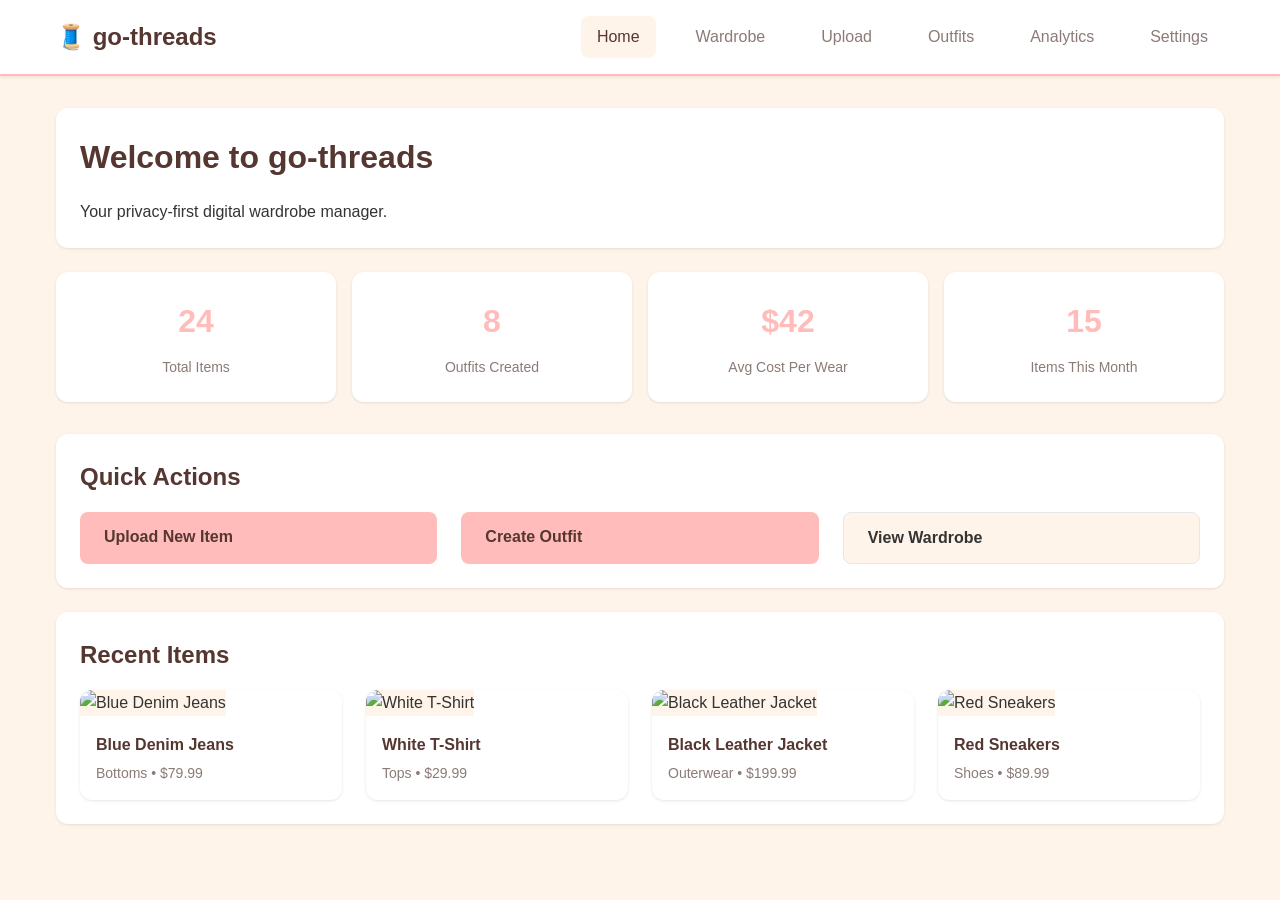
==== mockups/index.html @ f6bb0a41 "work" ====
<!DOCTYPE html>
<html lang="en">
<head>
  <meta charset="UTF-8">
  <meta name="viewport" content="width=device-width, initial-scale=1.0">
  <title>go-threads - Home</title>
  <link rel="stylesheet" href="css/style.css">
</head>
<body>
  <header>
    <div class="container header-content">
      <a href="index.html" class="logo">🧵 go-threads</a>
      <nav>
        <a href="index.html" class="active">Home</a>
        <a href="wardrobe.html">Wardrobe</a>
        <a href="upload.html">Upload</a>
        <a href="outfits.html">Outfits</a>
        <a href="analytics.html">Analytics</a>
        <a href="settings.html">Settings</a>
      </nav>
    </div>
  </header>

  <main>
    <div class="container">
      <div class="card">
        <h1>Welcome to go-threads</h1>
        <p>Your privacy-first digital wardrobe manager.</p>
      </div>

      <div class="stats-grid">
        <div class="stat-card">
          <div class="stat-value">24</div>
          <div class="stat-label">Total Items</div>
        </div>
        <div class="stat-card">
          <div class="stat-value">8</div>
          <div class="stat-label">Outfits Created</div>
        </div>
        <div class="stat-card">
          <div class="stat-value">$42</div>
          <div class="stat-label">Avg Cost Per Wear</div>
        </div>
        <div class="stat-card">
          <div class="stat-value">15</div>
          <div class="stat-label">Items This Month</div>
        </div>
      </div>

      <div class="card">
        <h2>Quick Actions</h2>
        <div class="grid grid-3">
          <a href="upload.html" class="btn btn-primary">Upload New Item</a>
          <a href="outfit-builder.html" class="btn btn-primary">Create Outfit</a>
          <a href="wardrobe.html" class="btn btn-secondary">View Wardrobe</a>
        </div>
      </div>

      <div class="card">
        <h2>Recent Items</h2>
        <div class="grid grid-4" id="recent-items">
          <!-- Populated by JavaScript -->
        </div>
      </div>
    </div>
  </main>

  <script src="js/app.js"></script>
  <script>
    // Render recent items on home page
    renderItemGrid(uploadedItems.slice(0, 4), 'recent-items');
  </script>
</body>
</html>
---- mockups/css/style.css ----
/* Throwaway mockup styles - Using Catppuccin-inspired palette */

:root {
  --primary: #FFBCBA;
  --primary-hover: #FFA7A5;
  --primary-active: #E89896;
  --warm-bg: #FFF4E9;
  --card-bg: #FFFFFF;
  --text-primary: #553630;
  --text-base: #333333;
  --text-neutral: #8b7b76;
  --border: #e5e7eb;
  --shadow: 0 1px 3px rgba(0, 0, 0, 0.1);
}

* {
  margin: 0;
  padding: 0;
  box-sizing: border-box;
}

body {
  font-family: -apple-system, BlinkMacSystemFont, 'Segoe UI', Roboto, sans-serif;
  background: var(--warm-bg);
  color: var(--text-base);
  line-height: 1.6;
}

.container {
  max-width: 1200px;
  margin: 0 auto;
  padding: 0 1rem;
}

/* Header */
header {
  background: white;
  border-bottom: 2px solid var(--primary);
  padding: 1rem 0;
  box-shadow: var(--shadow);
}

.header-content {
  display: flex;
  justify-content: space-between;
  align-items: center;
}

.logo {
  font-size: 1.5rem;
  font-weight: bold;
  color: var(--text-primary);
  text-decoration: none;
  display: flex;
  align-items: center;
  gap: 0.5rem;
}

nav {
  display: flex;
  gap: 1.5rem;
}

nav a {
  color: var(--text-neutral);
  text-decoration: none;
  font-weight: 500;
  padding: 0.5rem 1rem;
  border-radius: 0.5rem;
  transition: all 0.2s;
}

nav a:hover,
nav a.active {
  color: var(--text-primary);
  background: var(--warm-bg);
}

/* Main content */
main {
  padding: 2rem 0;
  min-height: calc(100vh - 200px);
}

h1, h2, h3 {
  color: var(--text-primary);
  margin-bottom: 1rem;
}

/* Cards */
.card {
  background: var(--card-bg);
  border-radius: 0.75rem;
  padding: 1.5rem;
  box-shadow: var(--shadow);
  margin-bottom: 1.5rem;
}

/* Buttons */
.btn {
  display: inline-block;
  padding: 0.75rem 1.5rem;
  border-radius: 0.5rem;
  border: none;
  cursor: pointer;
  font-weight: 600;
  transition: all 0.2s;
  text-decoration: none;
  font-size: 1rem;
}

.btn-primary {
  background: var(--primary);
  color: var(--text-primary);
}

.btn-primary:hover {
  background: var(--primary-hover);
  transform: translateY(-1px);
}

.btn-secondary {
  background: var(--warm-bg);
  color: var(--text-base);
  border: 1px solid var(--border);
}

.btn-secondary:hover {
  background: #ffebd6;
}

/* Upload area */
.upload-area {
  border: 2px dashed var(--primary);
  border-radius: 0.75rem;
  padding: 3rem;
  text-align: center;
  background: var(--warm-bg);
  cursor: pointer;
  transition: all 0.2s;
}

.upload-area:hover {
  border-color: var(--primary-hover);
  background: #fff7ed;
}

.upload-area input[type="file"] {
  display: none;
}

.upload-icon {
  font-size: 3rem;
  margin-bottom: 1rem;
}

/* Grid layouts */
.grid {
  display: grid;
  gap: 1.5rem;
}

.grid-2 {
  grid-template-columns: repeat(2, 1fr);
}

.grid-3 {
  grid-template-columns: repeat(3, 1fr);
}

.grid-4 {
  grid-template-columns: repeat(4, 1fr);
}

@media (max-width: 768px) {
  .grid-2, .grid-3, .grid-4 {
    grid-template-columns: 1fr;
  }
}

/* Item card */
.item-card {
  background: white;
  border-radius: 0.75rem;
  overflow: hidden;
  box-shadow: var(--shadow);
  transition: all 0.2s;
  cursor: pointer;
}

.item-card:hover {
  transform: translateY(-4px);
  box-shadow: 0 4px 6px rgba(0, 0, 0, 0.1);
}

.item-image {
  width: 100%;
  aspect-ratio: 1;
  object-fit: cover;
  background: var(--warm-bg);
}

.item-info {
  padding: 1rem;
}

.item-name {
  font-weight: 600;
  color: var(--text-primary);
  margin-bottom: 0.25rem;
}

.item-meta {
  color: var(--text-neutral);
  font-size: 0.875rem;
}

/* Outfit canvas */
.outfit-canvas {
  position: relative;
  width: 100%;
  height: 500px;
  background: white;
  border: 2px solid var(--border);
  border-radius: 0.75rem;
  overflow: hidden;
}

.canvas-item {
  position: absolute;
  cursor: move;
  user-select: none;
  transition: box-shadow 0.2s;
}

.canvas-item:hover {
  box-shadow: 0 0 0 2px var(--primary);
}

.canvas-item img {
  max-width: 150px;
  max-height: 150px;
  pointer-events: none;
}

.canvas-item.selected {
  box-shadow: 0 0 0 3px var(--primary-active);
}

/* Item picker sidebar */
.item-picker {
  background: white;
  border-radius: 0.75rem;
  padding: 1rem;
  height: 500px;
  overflow-y: auto;
  box-shadow: var(--shadow);
}

.picker-item {
  display: flex;
  align-items: center;
  gap: 0.75rem;
  padding: 0.75rem;
  border-radius: 0.5rem;
  cursor: pointer;
  margin-bottom: 0.5rem;
  transition: all 0.2s;
}

.picker-item:hover {
  background: var(--warm-bg);
}

.picker-item img {
  width: 50px;
  height: 50px;
  object-fit: cover;
  border-radius: 0.5rem;
}

.picker-item-info {
  flex: 1;
}

.picker-item-name {
  font-weight: 600;
  color: var(--text-primary);
  font-size: 0.875rem;
}

.picker-item-category {
  color: var(--text-neutral);
  font-size: 0.75rem;
}

/* Form elements */
.form-group {
  margin-bottom: 1.5rem;
}

label {
  display: block;
  margin-bottom: 0.5rem;
  font-weight: 600;
  color: var(--text-primary);
}

input[type="text"],
input[type="number"],
select,
textarea {
  width: 100%;
  padding: 0.75rem;
  border: 1px solid var(--border);
  border-radius: 0.5rem;
  font-size: 1rem;
  font-family: inherit;
}

input:focus,
select:focus,
textarea:focus {
  outline: none;
  border-color: var(--primary);
  box-shadow: 0 0 0 3px rgba(255, 188, 186, 0.1);
}

/* Toast notifications */
.toast {
  position: fixed;
  bottom: 2rem;
  right: 2rem;
  background: var(--text-primary);
  color: white;
  padding: 1rem 1.5rem;
  border-radius: 0.5rem;
  box-shadow: 0 4px 6px rgba(0, 0, 0, 0.2);
  display: none;
  animation: slideIn 0.3s ease;
}

.toast.show {
  display: block;
}

@keyframes slideIn {
  from {
    transform: translateY(100px);
    opacity: 0;
  }
  to {
    transform: translateY(0);
    opacity: 1;
  }
}

/* Stats */
.stats-grid {
  display: grid;
  grid-template-columns: repeat(auto-fit, minmax(200px, 1fr));
  gap: 1rem;
  margin-bottom: 2rem;
}

.stat-card {
  background: white;
  padding: 1.5rem;
  border-radius: 0.75rem;
  box-shadow: var(--shadow);
  text-align: center;
}

.stat-value {
  font-size: 2rem;
  font-weight: bold;
  color: var(--primary);
}

.stat-label {
  color: var(--text-neutral);
  font-size: 0.875rem;
  margin-top: 0.5rem;
}

/* Toolbar */
.toolbar {
  display: flex;
  justify-content: space-between;
  align-items: center;
  margin-bottom: 1.5rem;
}

.toolbar-actions {
  display: flex;
  gap: 0.75rem;
}
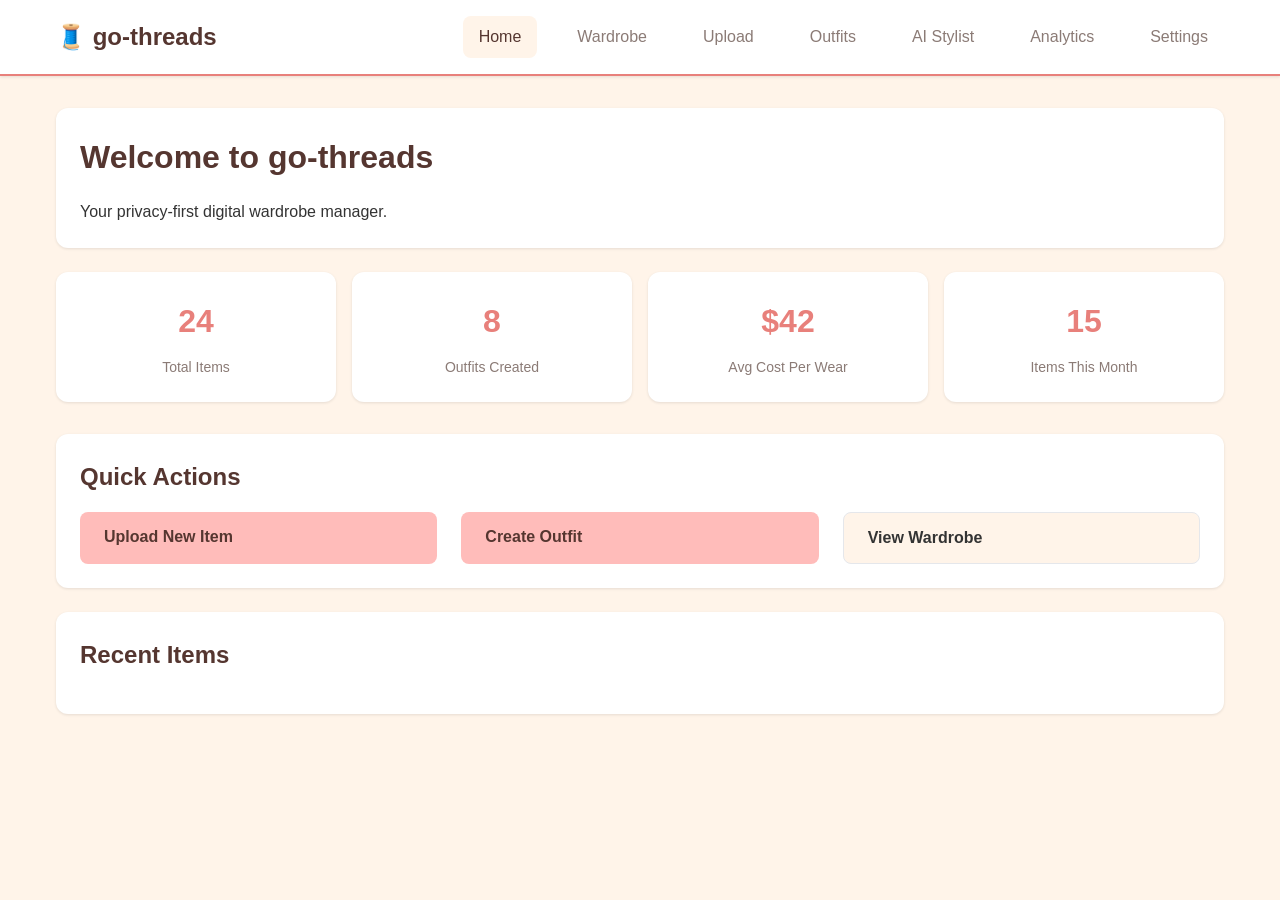
==== commit 8804fc09: "work" ====
--- a/mockups/index.html
+++ b/mockups/index.html
@@ -15,6 +15,7 @@
         <a href="wardrobe.html">Wardrobe</a>
         <a href="upload.html">Upload</a>
         <a href="outfits.html">Outfits</a>
+        <a href="ai-stylist.html">AI Stylist</a>
         <a href="analytics.html">Analytics</a>
         <a href="settings.html">Settings</a>
       </nav>
--- a/mockups/css/style.css
+++ b/mockups/css/style.css
@@ -1,9 +1,10 @@
 /* Throwaway mockup styles - Using Catppuccin-inspired palette */
 
 :root {
-  --primary: #FFBCBA;
-  --primary-hover: #FFA7A5;
-  --primary-active: #E89896;
+  --primary: #E8807B;
+  --primary-light: #FFBCBA;
+  --primary-hover: #D96B66;
+  --primary-active: #C85A55;
   --warm-bg: #FFF4E9;
   --card-bg: #FFFFFF;
   --text-primary: #553630;
@@ -110,7 +111,7 @@
 }
 
 .btn-primary {
-  background: var(--primary);
+  background: var(--primary-light);
   color: var(--text-primary);
 }
 
@@ -131,7 +132,7 @@
 
 /* Upload area */
 .upload-area {
-  border: 2px dashed var(--primary);
+  border: 2px dashed var(--primary-light);
   border-radius: 0.75rem;
   padding: 3rem;
   text-align: center;
@@ -141,7 +142,7 @@
 }
 
 .upload-area:hover {
-  border-color: var(--primary-hover);
+  border-color: var(--primary);
   background: #fff7ed;
 }
 
@@ -221,6 +222,9 @@
   width: 100%;
   height: 500px;
   background: white;
+  background-size: contain;
+  background-position: center;
+  background-repeat: no-repeat;
   border: 2px solid var(--border);
   border-radius: 0.75rem;
   overflow: hidden;
@@ -395,3 +399,275 @@
   display: flex;
   gap: 0.75rem;
 }
+
+/* Modal */
+.modal-overlay {
+  position: fixed;
+  inset: 0;
+  background: rgba(0, 0, 0, 0.5);
+  display: flex;
+  align-items: center;
+  justify-content: center;
+  z-index: 1000;
+  animation: fadeIn 0.2s ease;
+}
+
+.modal {
+  background: white;
+  border-radius: 1rem;
+  max-width: 500px;
+  width: 90%;
+  max-height: 90vh;
+  overflow-y: auto;
+  animation: slideUp 0.3s ease;
+}
+
+.modal-header {
+  display: flex;
+  justify-content: space-between;
+  align-items: center;
+  padding: 1.5rem;
+  border-bottom: 1px solid var(--border);
+}
+
+.modal-header h2 {
+  margin: 0;
+}
+
+.modal-close {
+  background: none;
+  border: none;
+  font-size: 1.5rem;
+  cursor: pointer;
+  color: var(--text-neutral);
+}
+
+.modal-body {
+  padding: 1.5rem;
+}
+
+.modal-actions {
+  display: flex;
+  gap: 1rem;
+  justify-content: flex-end;
+  padding: 1.5rem;
+  border-top: 1px solid var(--border);
+}
+
+@keyframes fadeIn {
+  from { opacity: 0; }
+  to { opacity: 1; }
+}
+
+@keyframes slideUp {
+  from { transform: translateY(20px); opacity: 0; }
+  to { transform: translateY(0); opacity: 1; }
+}
+
+/* Spinner */
+.spinner {
+  width: 40px;
+  height: 40px;
+  border: 4px solid var(--border);
+  border-top-color: var(--primary);
+  border-radius: 50%;
+  animation: spin 1s linear infinite;
+  margin: 0 auto;
+}
+
+@keyframes spin {
+  to { transform: rotate(360deg); }
+}
+
+/* Progress bar */
+.progress-bar {
+  width: 100%;
+  height: 8px;
+  background: var(--border);
+  border-radius: 4px;
+  overflow: hidden;
+}
+
+.progress-fill {
+  height: 100%;
+  background: var(--primary);
+  width: 0%;
+  transition: width 0.1s ease;
+}
+
+/* Upload drag over */
+.upload-area.drag-over {
+  border-color: var(--primary-active);
+  background: #fff7ed;
+}
+
+/* Item stats */
+.item-stats {
+  display: flex;
+  gap: 1rem;
+  margin-top: 0.5rem;
+  font-size: 0.75rem;
+  color: var(--text-neutral);
+}
+
+/* Picker tabs */
+.picker-tabs {
+  display: flex;
+  flex-wrap: wrap;
+  gap: 0.5rem;
+  padding: 0.5rem;
+  border-bottom: 1px solid var(--border);
+  margin-bottom: 0.5rem;
+}
+
+.picker-tab {
+  padding: 0.5rem 0.75rem;
+  border: none;
+  background: none;
+  cursor: pointer;
+  border-radius: 0.5rem;
+  font-size: 0.75rem;
+  color: var(--text-neutral);
+  transition: all 0.2s;
+}
+
+.picker-tab:hover {
+  background: var(--warm-bg);
+}
+
+.picker-tab.active {
+  background: var(--primary-light);
+  color: var(--text-primary);
+}
+
+/* Picker item status */
+.picker-item-status {
+  font-size: 1.25rem;
+  color: var(--text-neutral);
+}
+
+.picker-item.in-outfit {
+  background: var(--warm-bg);
+  border: 2px solid var(--primary-light);
+}
+
+.picker-item.in-outfit .picker-item-status {
+  color: var(--primary-active);
+}
+
+/* Canvas item controls */
+.canvas-item-controls {
+  position: absolute;
+  top: -30px;
+  left: 50%;
+  transform: translateX(-50%);
+  display: none;
+  gap: 0.25rem;
+  background: white;
+  padding: 0.25rem;
+  border-radius: 0.5rem;
+  box-shadow: 0 2px 8px rgba(0, 0, 0, 0.15);
+}
+
+.canvas-item.selected .canvas-item-controls,
+.canvas-item:hover .canvas-item-controls {
+  display: flex;
+}
+
+.canvas-item-controls button {
+  width: 24px;
+  height: 24px;
+  border: none;
+  background: var(--warm-bg);
+  border-radius: 0.25rem;
+  cursor: pointer;
+  font-size: 0.875rem;
+  display: flex;
+  align-items: center;
+  justify-content: center;
+}
+
+.canvas-item-controls button:hover {
+  background: var(--primary-light);
+}
+
+/* Outfit card */
+.outfit-card {
+  background: white;
+  border-radius: 0.75rem;
+  overflow: hidden;
+  box-shadow: var(--shadow);
+  cursor: pointer;
+  transition: all 0.2s;
+}
+
+.outfit-card:hover {
+  transform: translateY(-4px);
+  box-shadow: 0 4px 12px rgba(0, 0, 0, 0.15);
+}
+
+.outfit-preview {
+  position: relative;
+  height: 200px;
+  background: var(--warm-bg);
+}
+
+.outfit-info {
+  padding: 1rem;
+}
+
+.outfit-info h3 {
+  margin: 0 0 0.5rem 0;
+  color: var(--text-primary);
+}
+
+.outfit-meta {
+  font-size: 0.875rem;
+  color: var(--text-neutral);
+  margin-bottom: 0.5rem;
+}
+
+.outfit-rating {
+  color: #FFD700;
+  font-size: 0.875rem;
+}
+
+.outfit-rating span {
+  color: var(--text-neutral);
+  margin-left: 0.5rem;
+}
+
+.create-outfit-card {
+  display: flex;
+  flex-direction: column;
+  align-items: center;
+  justify-content: center;
+  min-height: 280px;
+  border: 2px dashed var(--primary-light);
+  background: transparent;
+}
+
+.create-outfit-icon {
+  font-size: 4rem;
+  color: var(--primary);
+  line-height: 1;
+}
+
+.create-outfit-card p {
+  color: var(--primary-active);
+  font-weight: 600;
+  margin-top: 1rem;
+}
+
+/* Toast types */
+.toast.success {
+  background: #27AE60;
+}
+
+.toast.error {
+  background: #E74C3C;
+}
+
+.toast.info {
+  background: var(--text-primary);
+}
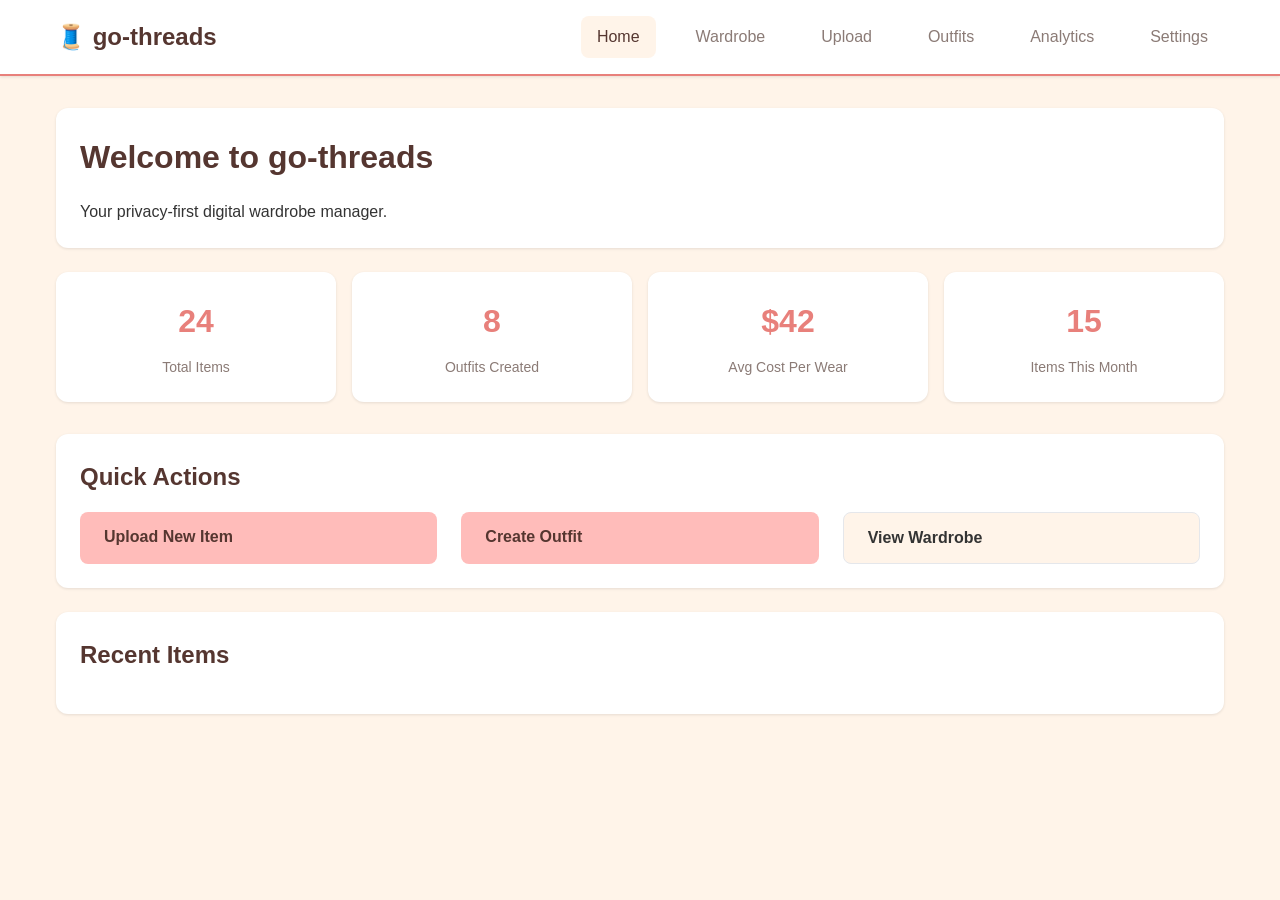
==== commit 7160b611: "work" ====
--- a/mockups/index.html
+++ b/mockups/index.html
@@ -15,7 +15,6 @@
         <a href="wardrobe.html">Wardrobe</a>
         <a href="upload.html">Upload</a>
         <a href="outfits.html">Outfits</a>
-        <a href="ai-stylist.html">AI Stylist</a>
         <a href="analytics.html">Analytics</a>
         <a href="settings.html">Settings</a>
       </nav>
--- a/mockups/css/style.css
+++ b/mockups/css/style.css
@@ -232,6 +232,8 @@
 
 .canvas-item {
   position: absolute;
+  width: 120px;
+  height: 120px;
   cursor: move;
   user-select: none;
   transition: box-shadow 0.2s;
@@ -242,8 +244,9 @@
 }
 
 .canvas-item img {
-  max-width: 150px;
-  max-height: 150px;
+  width: 100%;
+  height: 100%;
+  object-fit: contain;
   pointer-events: none;
 }
 
@@ -671,3 +674,208 @@
 .toast.info {
   background: var(--text-primary);
 }
+
+/* Chat Widget */
+#chat-btn {
+  position: fixed;
+  bottom: 2rem;
+  right: 2rem;
+  width: 60px;
+  height: 60px;
+  border-radius: 50%;
+  background: linear-gradient(135deg, var(--primary) 0%, var(--primary-hover) 100%);
+  color: white;
+  border: none;
+  font-size: 1.5rem;
+  cursor: pointer;
+  box-shadow: 0 4px 12px rgba(0, 0, 0, 0.2);
+  z-index: 1000;
+  transition: transform 0.2s;
+}
+
+#chat-btn:hover {
+  transform: scale(1.1);
+}
+
+#chat-widget {
+  position: fixed;
+  bottom: 2rem;
+  right: 2rem;
+  width: 400px;
+  height: 500px;
+  background: white;
+  border-radius: 1rem;
+  box-shadow: 0 8px 24px rgba(0, 0, 0, 0.2);
+  display: none;
+  flex-direction: column;
+  z-index: 1001;
+  overflow: hidden;
+}
+
+#chat-header {
+  background: linear-gradient(135deg, var(--primary) 0%, var(--primary-hover) 100%);
+  color: white;
+  padding: 1rem;
+  display: flex;
+  justify-content: space-between;
+  align-items: center;
+}
+
+#chat-close {
+  background: none;
+  border: none;
+  color: white;
+  font-size: 1.5rem;
+  cursor: pointer;
+  padding: 0;
+  width: 30px;
+  height: 30px;
+  display: flex;
+  align-items: center;
+  justify-content: center;
+}
+
+#chat-messages {
+  flex: 1;
+  padding: 1rem;
+  overflow-y: auto;
+  display: flex;
+  flex-direction: column;
+  gap: 0.75rem;
+}
+
+.chat-message {
+  padding: 0.75rem 1rem;
+  border-radius: 1rem;
+  max-width: 80%;
+  word-wrap: break-word;
+  line-height: 1.4;
+}
+
+.user-message {
+  background: var(--primary);
+  color: white;
+  align-self: flex-end;
+  margin-left: auto;
+}
+
+.ai-message {
+  background: var(--warm-bg);
+  color: var(--text-base);
+  align-self: flex-start;
+}
+
+#chat-input-container {
+  padding: 1rem;
+  border-top: 1px solid var(--border);
+  display: flex;
+  gap: 0.5rem;
+}
+
+#chat-input {
+  flex: 1;
+  padding: 0.75rem;
+  border: 1px solid var(--border);
+  border-radius: 0.5rem;
+  font-size: 0.875rem;
+}
+
+#chat-send-btn {
+  background: var(--primary);
+  color: white;
+  border: none;
+  padding: 0.75rem 1.5rem;
+  border-radius: 0.5rem;
+  cursor: pointer;
+  font-size: 0.875rem;
+  font-weight: 600;
+}
+
+#chat-send-btn:hover {
+  background: var(--primary-hover);
+}
+
+@media (max-width: 768px) {
+  #chat-widget {
+    width: calc(100vw - 2rem);
+    height: 70vh;
+    bottom: 1rem;
+    right: 1rem;
+  }
+
+  #chat-btn {
+    bottom: 1rem;
+    right: 1rem;
+  }
+}
+
+/* Voice Input Button */
+.voice-input-btn {
+  background: var(--primary);
+  color: white;
+  border: none;
+  padding: 0.75rem;
+  border-radius: 50%;
+  cursor: pointer;
+  font-size: 1.25rem;
+  transition: all 0.3s ease;
+  box-shadow: 0 2px 8px rgba(0, 0, 0, 0.1);
+  width: 48px;
+  height: 48px;
+  display: flex;
+  align-items: center;
+  justify-content: center;
+}
+
+.voice-input-btn:hover {
+  background: var(--primary-dark);
+  transform: scale(1.05);
+  box-shadow: 0 4px 12px rgba(0, 0, 0, 0.15);
+}
+
+.voice-input-btn.recording {
+  background: #E74C3C;
+  animation: pulse 1.5s ease-in-out infinite;
+}
+
+@keyframes pulse {
+  0%, 100% {
+    transform: scale(1);
+    opacity: 1;
+  }
+  50% {
+    transform: scale(1.1);
+    opacity: 0.8;
+  }
+}
+
+/* Voice button in chat */
+#chat-input-container .voice-input-btn {
+  width: 40px;
+  height: 40px;
+  font-size: 1rem;
+  padding: 0.5rem;
+}
+
+/* Floating voice button (global) */
+.floating-voice-btn {
+  position: fixed;
+  bottom: 100px;
+  right: 2rem;
+  z-index: 999;
+}
+
+/* AI Job Notification Panel */
+@keyframes notifSlideIn {
+  from { opacity: 0; transform: translateX(100px); }
+  to { opacity: 1; transform: translateX(0); }
+}
+
+@media (max-width: 768px) {
+  #ai-job-notifications {
+    width: calc(100vw - 2rem) !important;
+    right: 1rem !important;
+    bottom: 4rem !important;
+  }
+}
+
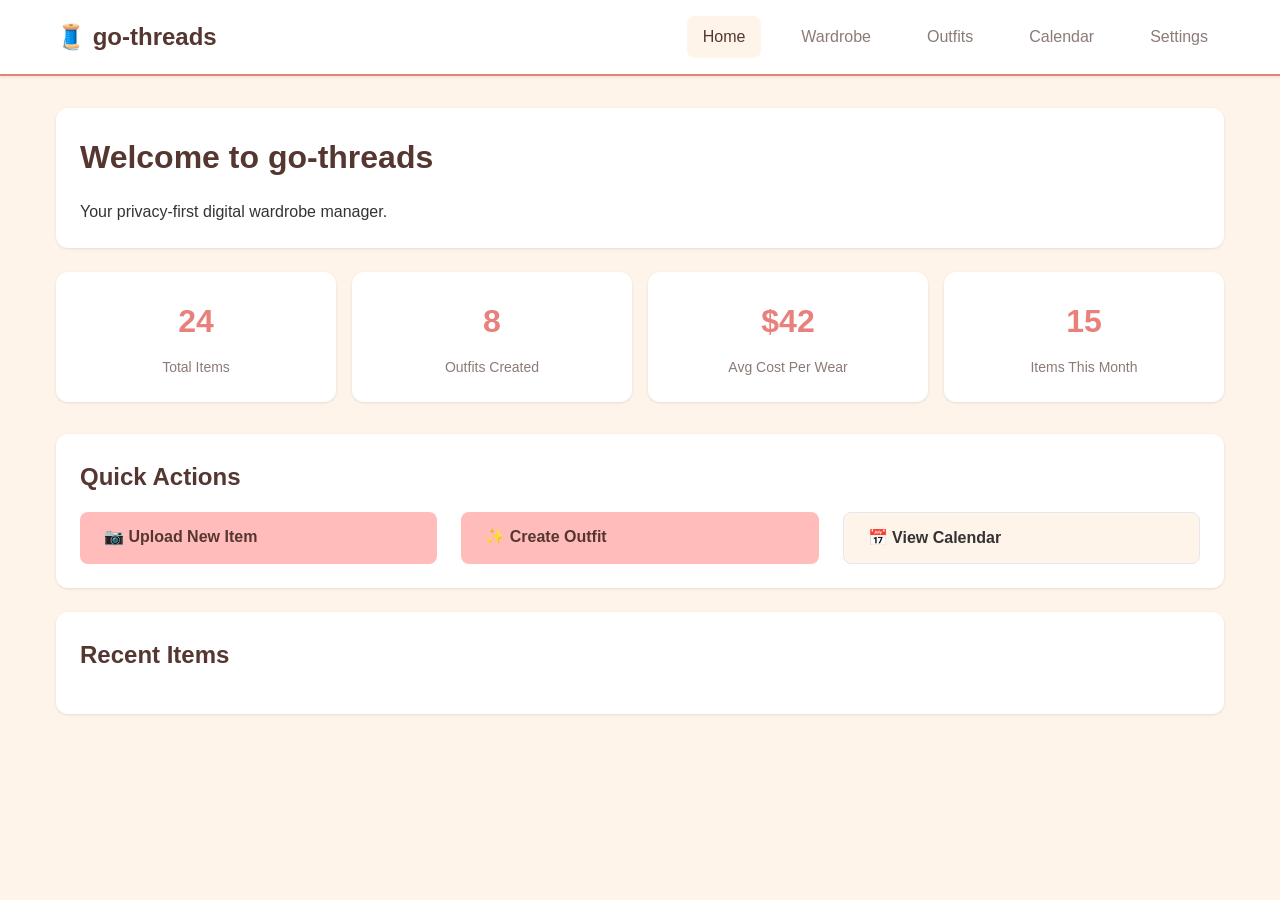
==== commit dd8d4c73: "work" ====
--- a/mockups/index.html
+++ b/mockups/index.html
@@ -13,9 +13,8 @@
       <nav>
         <a href="index.html" class="active">Home</a>
         <a href="wardrobe.html">Wardrobe</a>
-        <a href="upload.html">Upload</a>
         <a href="outfits.html">Outfits</a>
-        <a href="analytics.html">Analytics</a>
+        <a href="calendar.html">Calendar</a>
         <a href="settings.html">Settings</a>
       </nav>
     </div>
@@ -50,9 +49,9 @@
       <div class="card">
         <h2>Quick Actions</h2>
         <div class="grid grid-3">
-          <a href="upload.html" class="btn btn-primary">Upload New Item</a>
-          <a href="outfit-builder.html" class="btn btn-primary">Create Outfit</a>
-          <a href="wardrobe.html" class="btn btn-secondary">View Wardrobe</a>
+          <a href="upload.html" class="btn btn-primary">📷 Upload New Item</a>
+          <a href="outfit-builder.html" class="btn btn-primary">✨ Create Outfit</a>
+          <a href="calendar.html" class="btn btn-secondary">📅 View Calendar</a>
         </div>
       </div>
 
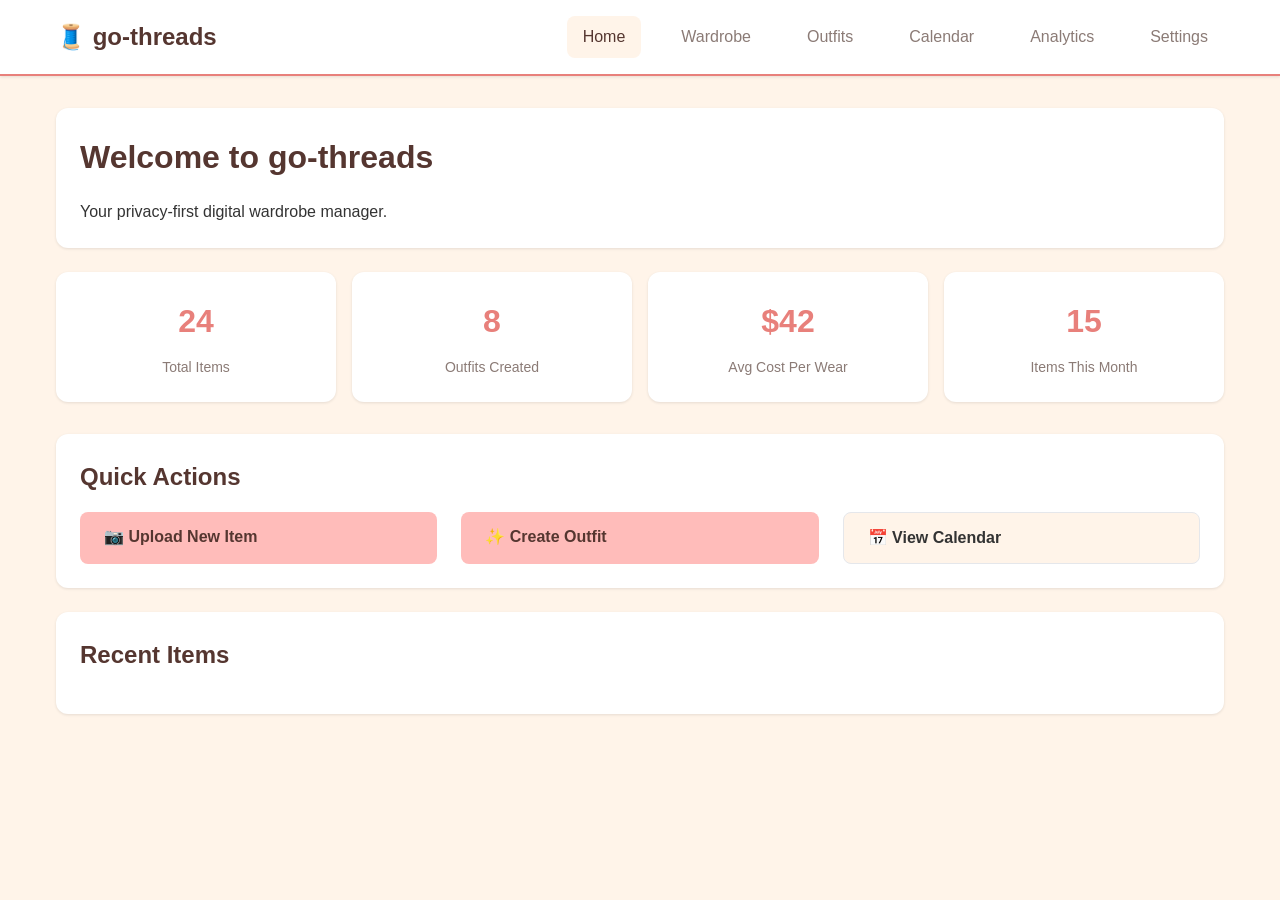
==== commit 795d8f1f: "work" ====
--- a/mockups/index.html
+++ b/mockups/index.html
@@ -15,6 +15,7 @@
         <a href="wardrobe.html">Wardrobe</a>
         <a href="outfits.html">Outfits</a>
         <a href="calendar.html">Calendar</a>
+        <a href="analytics.html">Analytics</a>
         <a href="settings.html">Settings</a>
       </nav>
     </div>
@@ -49,7 +50,7 @@
       <div class="card">
         <h2>Quick Actions</h2>
         <div class="grid grid-3">
-          <a href="upload.html" class="btn btn-primary">📷 Upload New Item</a>
+          <a href="wardrobe.html" class="btn btn-primary">📷 Upload New Item</a>
           <a href="outfit-builder.html" class="btn btn-primary">✨ Create Outfit</a>
           <a href="calendar.html" class="btn btn-secondary">📅 View Calendar</a>
         </div>
--- a/mockups/css/style.css
+++ b/mockups/css/style.css
@@ -879,3 +879,158 @@
   }
 }
 
+/* Upload Queue Panel (Dropbox-style) */
+.upload-queue-panel {
+  position: fixed;
+  bottom: 1.5rem;
+  right: 1.5rem;
+  width: 360px;
+  background: white;
+  border-radius: 0.75rem;
+  box-shadow: 0 8px 24px rgba(0, 0, 0, 0.18);
+  z-index: 1200;
+  overflow: hidden;
+  animation: notifSlideIn 0.3s ease;
+}
+
+.upload-queue-header {
+  display: flex;
+  justify-content: space-between;
+  align-items: center;
+  padding: 0.75rem 1rem;
+  background: var(--text-primary);
+  color: white;
+  cursor: pointer;
+  user-select: none;
+}
+
+.upload-queue-header:hover {
+  background: #4a2a24;
+}
+
+.upload-queue-title {
+  font-weight: 600;
+  font-size: 0.875rem;
+}
+
+.upload-queue-toggle {
+  font-size: 0.75rem;
+  transition: transform 0.2s;
+}
+
+.upload-queue-panel.collapsed .upload-queue-toggle {
+  transform: rotate(180deg);
+}
+
+.upload-queue-body {
+  max-height: 300px;
+  overflow-y: auto;
+  transition: max-height 0.3s ease;
+}
+
+.upload-queue-panel.collapsed .upload-queue-body {
+  max-height: 0;
+  overflow: hidden;
+}
+
+.upload-queue-item {
+  display: flex;
+  align-items: center;
+  gap: 0.75rem;
+  padding: 0.75rem 1rem;
+  border-bottom: 1px solid var(--border);
+}
+
+.upload-queue-item:last-child {
+  border-bottom: none;
+}
+
+.upload-queue-thumb {
+  width: 40px;
+  height: 40px;
+  border-radius: 0.375rem;
+  object-fit: cover;
+  background: var(--warm-bg);
+  flex-shrink: 0;
+}
+
+.upload-queue-info {
+  flex: 1;
+  min-width: 0;
+}
+
+.upload-queue-name {
+  font-weight: 600;
+  font-size: 0.8125rem;
+  color: var(--text-primary);
+  white-space: nowrap;
+  overflow: hidden;
+  text-overflow: ellipsis;
+}
+
+.upload-queue-status {
+  font-size: 0.75rem;
+  color: var(--text-neutral);
+  margin-top: 0.125rem;
+}
+
+.upload-queue-status.error {
+  color: #E74C3C;
+}
+
+.upload-queue-status.done {
+  color: #27AE60;
+}
+
+.upload-queue-action {
+  flex-shrink: 0;
+  display: flex;
+  align-items: center;
+}
+
+.upload-queue-action .spinner {
+  width: 20px;
+  height: 20px;
+  border-width: 2px;
+  margin: 0;
+}
+
+.upload-queue-action .retry-btn {
+  background: none;
+  border: 1px solid #E74C3C;
+  color: #E74C3C;
+  padding: 0.25rem 0.5rem;
+  border-radius: 0.375rem;
+  font-size: 0.75rem;
+  cursor: pointer;
+  font-weight: 600;
+}
+
+.upload-queue-action .retry-btn:hover {
+  background: #E74C3C;
+  color: white;
+}
+
+.upload-queue-progress {
+  height: 3px;
+  background: var(--border);
+  margin-top: 0.375rem;
+  border-radius: 2px;
+  overflow: hidden;
+}
+
+.upload-queue-progress-fill {
+  height: 100%;
+  background: var(--primary);
+  width: 0%;
+  transition: width 0.3s ease;
+}
+
+@media (max-width: 768px) {
+  .upload-queue-panel {
+    width: calc(100vw - 2rem);
+    right: 1rem;
+    bottom: 1rem;
+  }
+}
+
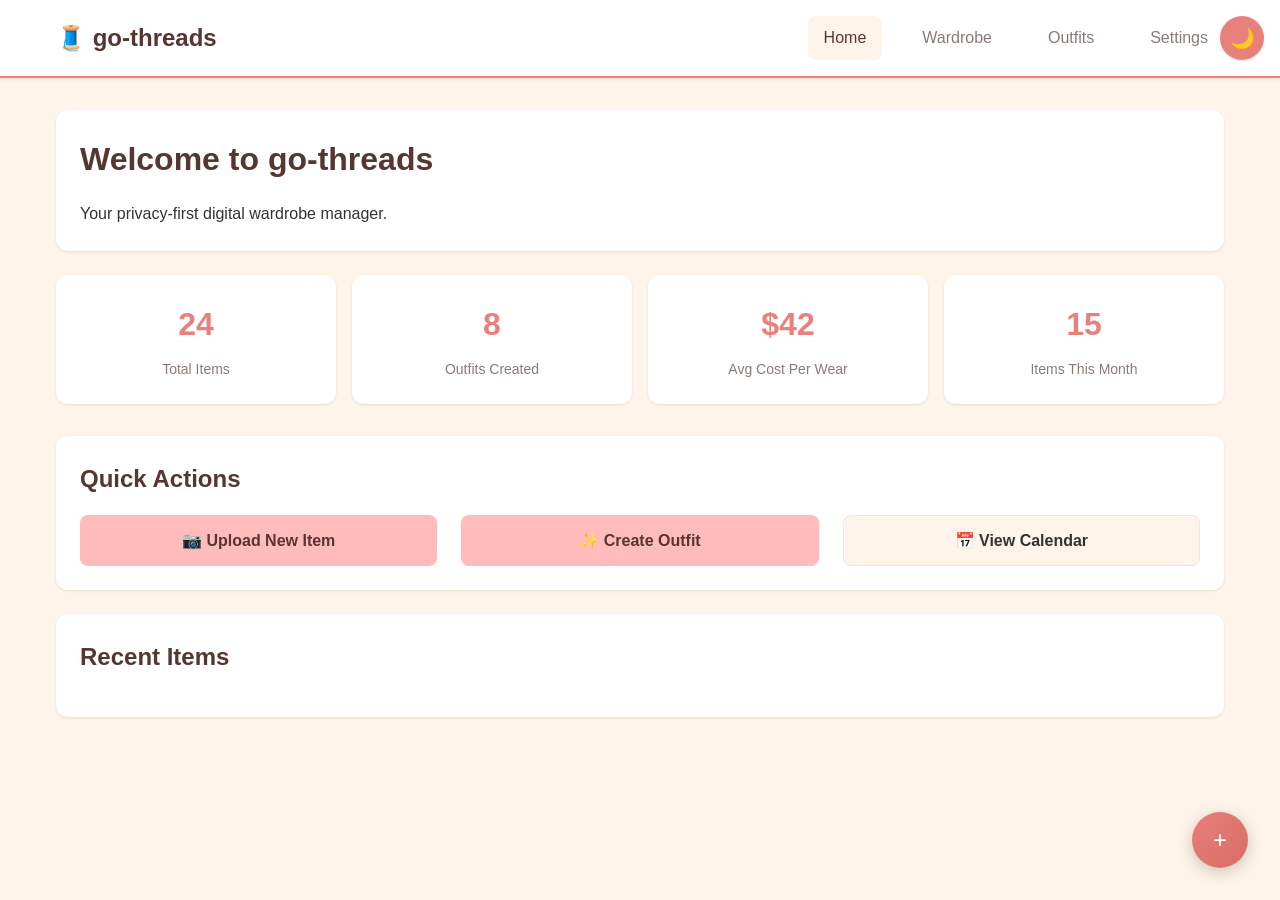
==== commit fd12b374: "feat(05-01): consolidate navigation structure to 4 tabs - Reduce navigation from 6 tabs (Home, Wardr" ====
--- a/mockups/index.html
+++ b/mockups/index.html
@@ -14,8 +14,6 @@
         <a href="index.html" class="active">Home</a>
         <a href="wardrobe.html">Wardrobe</a>
         <a href="outfits.html">Outfits</a>
-        <a href="calendar.html">Calendar</a>
-        <a href="analytics.html">Analytics</a>
         <a href="settings.html">Settings</a>
       </nav>
     </div>
@@ -65,10 +63,58 @@
     </div>
   </main>
 
+  <!-- Mobile Navigation -->
+  <div class="mobile-nav">
+    <a href="index.html" class="mobile-nav-item active">
+      <span class="nav-icon">🏠</span>
+      <span>Home</span>
+    </a>
+    <a href="wardrobe.html" class="mobile-nav-item">
+      <span class="nav-icon">👔</span>
+      <span>Wardrobe</span>
+    </a>
+    <a href="outfits.html" class="mobile-nav-item">
+      <span class="nav-icon">✨</span>
+      <span>Outfits</span>
+    </a>
+    <a href="settings.html" class="mobile-nav-item">
+      <span class="nav-icon">⚙️</span>
+      <span>Settings</span>
+    </a>
+  </div>
+
+  <!-- Global floating upload button -->
+  <button class="floating-upload-btn" onclick="window.location.href='wardrobe.html'" title="Upload new item">
+    <span>+</span>
+  </button>
+
+  <!-- Theme toggle button -->
+  <button class="theme-toggle" onclick="toggleTheme()" title="Toggle theme">
+    <span>🌙</span>
+  </button>
+
   <script src="js/app.js"></script>
   <script>
     // Render recent items on home page
     renderItemGrid(uploadedItems.slice(0, 4), 'recent-items');
+    
+    // Theme toggle functionality
+    function toggleTheme() {
+      const currentTheme = document.documentElement.getAttribute('data-theme');
+      const newTheme = currentTheme === 'dark' ? 'light' : 'dark';
+      document.documentElement.setAttribute('data-theme', newTheme);
+      localStorage.setItem('theme', newTheme);
+      
+      // Update button icon
+      const btn = document.querySelector('.theme-toggle span');
+      btn.textContent = newTheme === 'dark' ? '☀️' : '🌙';
+    }
+    
+    // Load saved theme
+    const savedTheme = localStorage.getItem('theme') || 'light';
+    document.documentElement.setAttribute('data-theme', savedTheme);
+    const btn = document.querySelector('.theme-toggle span');
+    btn.textContent = savedTheme === 'dark' ? '☀️' : '🌙';
   </script>
 </body>
 </html>
--- a/mockups/css/style.css
+++ b/mockups/css/style.css
@@ -1,4 +1,4 @@
-/* Throwaway mockup styles - Using Catppuccin-inspired palette */
+/* Mobile-first responsive styles - Using Catppuccin-inspired palette */
 
 :root {
   --primary: #E8807B;
@@ -14,6 +14,21 @@
   --shadow: 0 1px 3px rgba(0, 0, 0, 0.1);
 }
 
+/* Dark theme support via CSS custom properties */
+[data-theme="dark"] {
+  --primary: #FF9B95;
+  --primary-light: #FFD0CE;
+  --primary-hover: #FF8882;
+  --primary-active: #FF746E;
+  --warm-bg: #2D1B16;
+  --card-bg: #3A251F;
+  --text-primary: #F5E6D3;
+  --text-base: #E5D5C8;
+  --text-neutral: #C8B8A8;
+  --border: #4A3428;
+  --shadow: 0 1px 3px rgba(0, 0, 0, 0.3);
+}
+
 * {
   margin: 0;
   padding: 0;
@@ -57,8 +72,9 @@
   gap: 0.5rem;
 }
 
+/* Desktop navigation - hidden on mobile */
 nav {
-  display: flex;
+  display: none;
   gap: 1.5rem;
 }
 
@@ -69,12 +85,78 @@
   padding: 0.5rem 1rem;
   border-radius: 0.5rem;
   transition: all 0.2s;
+  min-height: 44px;
+  min-width: 44px;
+  display: flex;
+  align-items: center;
+  justify-content: center;
 }
 
 nav a:hover,
 nav a.active {
   color: var(--text-primary);
   background: var(--warm-bg);
+}
+
+/* Show desktop navigation on tablet+ */
+@media (min-width: 768px) {
+  nav {
+    display: flex;
+  }
+}
+
+/* Mobile bottom navigation */
+.mobile-nav {
+  position: fixed;
+  bottom: 0;
+  left: 0;
+  right: 0;
+  background: var(--card-bg);
+  display: flex;
+  justify-content: space-around;
+  padding: 0.5rem 0;
+  border-top: 1px solid var(--border);
+  z-index: 1000;
+  box-shadow: 0 -2px 8px rgba(0, 0, 0, 0.1);
+}
+
+.mobile-nav-item {
+  display: flex;
+  flex-direction: column;
+  align-items: center;
+  min-width: 44px;
+  min-height: 44px;
+  padding: 0.5rem;
+  text-decoration: none;
+  color: var(--text-neutral);
+  font-size: 0.75rem;
+  font-weight: 500;
+  transition: color 0.2s;
+  border-radius: 0.5rem;
+}
+
+.mobile-nav-item:hover,
+.mobile-nav-item.active {
+  color: var(--primary);
+}
+
+.mobile-nav-item .nav-icon {
+  font-size: 1.25rem;
+  margin-bottom: 0.25rem;
+}
+
+/* Hide mobile nav on tablet+ */
+@media (min-width: 768px) {
+  .mobile-nav {
+    display: none;
+  }
+}
+
+/* Adjust main content for mobile nav */
+@media (max-width: 767px) {
+  main {
+    padding-bottom: 5rem; /* Space for bottom nav */
+  }
 }
 
 /* Main content */
@@ -97,9 +179,11 @@
   margin-bottom: 1.5rem;
 }
 
-/* Buttons */
+/* Buttons with proper touch targets */
 .btn {
-  display: inline-block;
+  display: inline-flex;
+  align-items: center;
+  justify-content: center;
   padding: 0.75rem 1.5rem;
   border-radius: 0.5rem;
   border: none;
@@ -108,6 +192,17 @@
   transition: all 0.2s;
   text-decoration: none;
   font-size: 1rem;
+  min-height: 44px;
+  min-width: 44px;
+}
+
+/* Enhanced touch targets for coarse pointer devices */
+@media (any-pointer: coarse) {
+  .btn, .mobile-nav-item, nav a {
+    min-height: 48px;
+    min-width: 48px;
+    padding: 0.875rem 1.5rem;
+  }
 }
 
 .btn-primary {
@@ -173,9 +268,32 @@
   grid-template-columns: repeat(4, 1fr);
 }
 
-@media (max-width: 768px) {
-  .grid-2, .grid-3, .grid-4 {
-    grid-template-columns: 1fr;
+/* Mobile-first grid system */
+.grid-2, .grid-3, .grid-4 {
+  grid-template-columns: 1fr;
+}
+
+@media (min-width: 576px) {
+  .grid-2 {
+    grid-template-columns: repeat(2, 1fr);
+  }
+}
+
+@media (min-width: 768px) {
+  .grid-3 {
+    grid-template-columns: repeat(2, 1fr);
+  }
+  .grid-4 {
+    grid-template-columns: repeat(3, 1fr);
+  }
+}
+
+@media (min-width: 1024px) {
+  .grid-3 {
+    grid-template-columns: repeat(3, 1fr);
+  }
+  .grid-4 {
+    grid-template-columns: repeat(4, 1fr);
   }
 }
 
@@ -362,12 +480,18 @@
   }
 }
 
-/* Stats */
+/* Stats grid - mobile-first */
 .stats-grid {
   display: grid;
-  grid-template-columns: repeat(auto-fit, minmax(200px, 1fr));
+  grid-template-columns: repeat(2, 1fr);
   gap: 1rem;
   margin-bottom: 2rem;
+}
+
+@media (min-width: 768px) {
+  .stats-grid {
+    grid-template-columns: repeat(auto-fit, minmax(200px, 1fr));
+  }
 }
 
 .stat-card {
@@ -865,6 +989,88 @@
   z-index: 999;
 }
 
+/* Global floating action button for upload */
+.floating-upload-btn {
+  position: fixed;
+  bottom: 6rem;
+  right: 1rem;
+  width: 56px;
+  height: 56px;
+  border-radius: 50%;
+  background: linear-gradient(135deg, var(--primary) 0%, var(--primary-hover) 100%);
+  color: white;
+  border: none;
+  font-size: 1.5rem;
+  cursor: pointer;
+  box-shadow: 0 4px 16px rgba(0, 0, 0, 0.2);
+  z-index: 999;
+  transition: transform 0.2s, box-shadow 0.2s;
+  display: flex;
+  align-items: center;
+  justify-content: center;
+}
+
+.floating-upload-btn:hover {
+  transform: scale(1.1);
+  box-shadow: 0 6px 20px rgba(0, 0, 0, 0.3);
+}
+
+/* Theme toggle button */
+.theme-toggle {
+  position: fixed;
+  top: 1rem;
+  right: 1rem;
+  min-width: 44px;
+  min-height: 44px;
+  border: none;
+  background: var(--primary);
+  color: white;
+  border-radius: 50%;
+  cursor: pointer;
+  font-size: 1.25rem;
+  display: flex;
+  align-items: center;
+  justify-content: center;
+  z-index: 999;
+  transition: all 0.2s;
+  box-shadow: var(--shadow);
+}
+
+.theme-toggle:hover {
+  background: var(--primary-hover);
+  transform: scale(1.1);
+}
+
+@media (min-width: 768px) {
+  .floating-upload-btn {
+    bottom: 2rem;
+    right: 2rem;
+  }
+}
+
+/* Collapsible analytics section */
+#analytics-details {
+  transition: all 0.3s ease;
+  overflow: hidden;
+}
+
+#analytics-details.collapsed {
+  max-height: 0;
+  opacity: 0;
+  margin: 0;
+  padding: 0;
+}
+
+/* Analytics toggle button */
+#toggle-analytics-btn {
+  font-size: 0.875rem;
+  padding: 0.5rem 1rem;
+}
+
+#analytics-toggle-icon {
+  transition: transform 0.2s;
+}
+
 /* AI Job Notification Panel */
 @keyframes notifSlideIn {
   from { opacity: 0; transform: translateX(100px); }
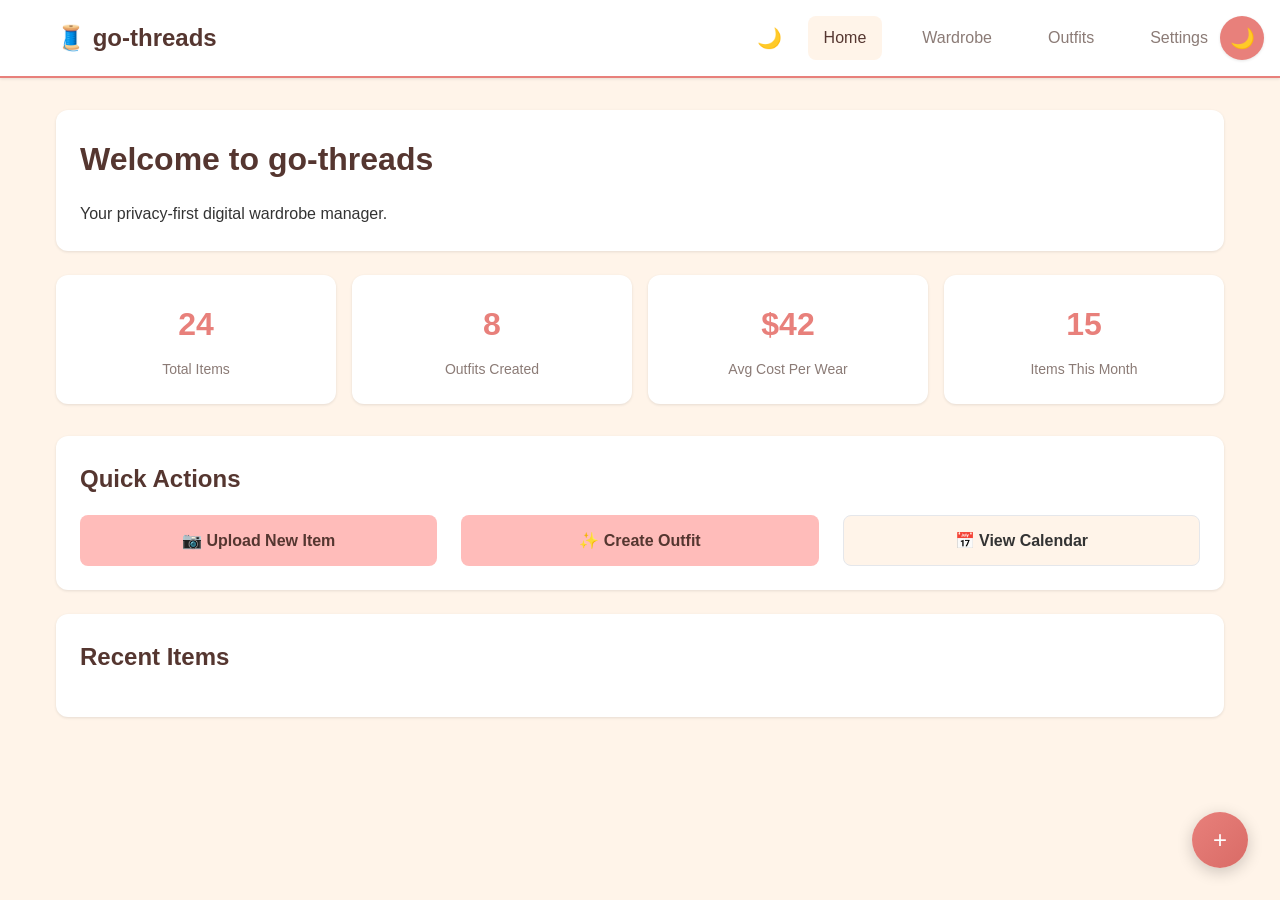
==== commit cb382799: "feat(05-02): reorganize JavaScript and integrate PWA - Restructured app.js with clear sections: PWA " ====
--- a/mockups/index.html
+++ b/mockups/index.html
@@ -4,12 +4,20 @@
   <meta charset="UTF-8">
   <meta name="viewport" content="width=device-width, initial-scale=1.0">
   <title>go-threads - Home</title>
+  <meta name="description" content="Privacy-first digital wardrobe manager with local AI processing">
+  <meta name="theme-color" content="#E8807B">
   <link rel="stylesheet" href="css/style.css">
+  <link rel="manifest" href="manifest.json">
 </head>
 <body>
   <header>
     <div class="container header-content">
       <a href="index.html" class="logo">🧵 go-threads</a>
+      <div class="header-controls">
+        <div id="offline-status" style="display: none;"></div>
+        <button id="theme-toggle" class="btn-icon" title="Toggle theme">🌙</button>
+        <button id="install-pwa-btn" class="btn btn-secondary" style="display: none;">Install App</button>
+      </div>
       <nav>
         <a href="index.html" class="active">Home</a>
         <a href="wardrobe.html">Wardrobe</a>
--- a/mockups/css/style.css
+++ b/mockups/css/style.css
@@ -72,6 +72,45 @@
   gap: 0.5rem;
 }
 
+/* Header controls for PWA and theme */
+.header-controls {
+  display: flex;
+  align-items: center;
+  gap: 0.5rem;
+  margin-left: auto;
+  margin-right: 1rem;
+}
+
+.btn-icon {
+  background: none;
+  border: none;
+  font-size: 1.25rem;
+  padding: 0.5rem;
+  border-radius: 0.5rem;
+  cursor: pointer;
+  min-width: 44px;
+  min-height: 44px;
+  display: flex;
+  align-items: center;
+  justify-content: center;
+  transition: background-color 0.2s;
+}
+
+.btn-icon:hover {
+  background: var(--warm-bg);
+}
+
+/* Mobile-only elements */
+.mobile-only {
+  display: block;
+}
+
+@media (min-width: 768px) {
+  .mobile-only {
+    display: none;
+  }
+}
+
 /* Desktop navigation - hidden on mobile */
 nav {
   display: none;
@@ -1071,6 +1110,266 @@
   transition: transform 0.2s;
 }
 
+/* Mobile interaction patterns */
+
+/* Swipe interface for outfit canvas */
+.canvas-swipe-wrapper {
+  touch-action: pan-x;
+  overflow-x: auto;
+  scroll-snap-type: x mandatory;
+  display: flex;
+  -webkit-overflow-scrolling: touch;
+}
+
+.canvas-swipe-item {
+  scroll-snap-align: center;
+  min-width: 100%;
+  flex-shrink: 0;
+}
+
+/* Only apply swipe on mobile */
+@media (max-width: 767px) {
+  .outfit-canvas-container {
+    display: block !important;
+    grid-template-columns: none !important;
+  }
+  
+  .canvas-swipe-wrapper {
+    display: flex !important;
+    width: 100vw;
+    margin: 0 -1rem; /* Compensate for container padding */
+  }
+  
+  .canvas-swipe-item {
+    padding: 0 1rem;
+  }
+  
+  /* Hide desktop layout on mobile */
+  .outfit-canvas-container > .canvas-view,
+  .outfit-canvas-container > .items-view {
+    display: none;
+  }
+}
+
+/* Mobile upload options */
+.mobile-upload-options {
+  display: none;
+}
+
+@media (max-width: 767px) {
+  .mobile-upload-options {
+    display: flex;
+    gap: 1rem;
+    margin-bottom: 1rem;
+  }
+  
+  .mobile-upload-btn {
+    flex: 1;
+    display: flex;
+    flex-direction: column;
+    align-items: center;
+    gap: 0.5rem;
+    padding: 1.5rem 1rem;
+    background: var(--card-bg);
+    border: 2px dashed var(--primary-light);
+    border-radius: 0.75rem;
+    cursor: pointer;
+    transition: all 0.2s;
+    color: var(--text-primary);
+    text-decoration: none;
+    min-height: 120px;
+    justify-content: center;
+  }
+  
+  .mobile-upload-btn:hover,
+  .mobile-upload-btn:focus {
+    border-color: var(--primary);
+    background: var(--warm-bg);
+  }
+  
+  .mobile-upload-icon {
+    font-size: 2rem;
+    margin-bottom: 0.5rem;
+  }
+  
+  .mobile-upload-text {
+    font-weight: 600;
+    font-size: 0.875rem;
+    text-align: center;
+  }
+}
+
+/* Full-screen modal for mobile */
+.fullscreen-modal {
+  position: fixed;
+  inset: 0;
+  background: var(--card-bg);
+  z-index: 2000;
+  display: flex;
+  flex-direction: column;
+  overflow: hidden;
+}
+
+.fullscreen-modal-header {
+  display: flex;
+  justify-content: space-between;
+  align-items: center;
+  padding: 1rem;
+  border-bottom: 1px solid var(--border);
+  background: var(--card-bg);
+}
+
+.fullscreen-modal-content {
+  flex: 1;
+  overflow-y: auto;
+  padding: 1rem;
+}
+
+.fullscreen-modal-close {
+  background: none;
+  border: none;
+  font-size: 1.5rem;
+  cursor: pointer;
+  color: var(--text-neutral);
+  min-width: 44px;
+  min-height: 44px;
+  display: flex;
+  align-items: center;
+  justify-content: center;
+  border-radius: 0.5rem;
+}
+
+.fullscreen-modal-close:hover {
+  background: var(--warm-bg);
+}
+
+/* Full-screen overlay for loading states */
+.fullscreen-overlay {
+  position: fixed;
+  inset: 0;
+  background: rgba(0, 0, 0, 0.8);
+  display: flex;
+  flex-direction: column;
+  align-items: center;
+  justify-content: center;
+  z-index: 3000;
+  color: white;
+  text-align: center;
+}
+
+.fullscreen-overlay .spinner {
+  border-color: rgba(255, 255, 255, 0.3);
+  border-top-color: white;
+  width: 60px;
+  height: 60px;
+  margin-bottom: 2rem;
+}
+
+.overlay-message {
+  font-size: 1.125rem;
+  font-weight: 600;
+  margin-bottom: 0.5rem;
+}
+
+.overlay-submessage {
+  font-size: 0.875rem;
+  opacity: 0.8;
+  margin-bottom: 2rem;
+}
+
+.overlay-progress {
+  width: 80%;
+  max-width: 300px;
+  height: 6px;
+  background: rgba(255, 255, 255, 0.3);
+  border-radius: 3px;
+  overflow: hidden;
+}
+
+.overlay-progress-fill {
+  height: 100%;
+  background: white;
+  width: 0%;
+  transition: width 0.3s ease;
+}
+
+/* Progressive disclosure for mobile navigation */
+@media (max-width: 767px) {
+  .toolbar {
+    flex-direction: column;
+    gap: 1rem;
+    align-items: stretch;
+  }
+  
+  .toolbar-actions {
+    justify-content: center;
+  }
+  
+  /* Hide secondary actions on mobile, show primary ones */
+  .toolbar-secondary {
+    display: none;
+  }
+  
+  /* Make form inputs stack on mobile */
+  .form-row {
+    flex-direction: column !important;
+    gap: 1rem !important;
+  }
+  
+  .form-row > * {
+    min-width: unset !important;
+    width: 100% !important;
+  }
+}
+
+/* Enhanced collapsible sections for analytics */
+.collapsible-section {
+  transition: max-height 0.3s ease, opacity 0.3s ease;
+  overflow: hidden;
+}
+
+.collapsible-section.collapsed {
+  max-height: 0 !important;
+  opacity: 0;
+  padding: 0;
+  margin: 0;
+}
+
+.collapsible-toggle {
+  cursor: pointer;
+  user-select: none;
+  display: flex;
+  justify-content: space-between;
+  align-items: center;
+  padding: 1rem;
+  background: var(--warm-bg);
+  border-radius: 0.5rem;
+  transition: background 0.2s;
+}
+
+.collapsible-toggle:hover {
+  background: var(--primary-light);
+}
+
+.collapsible-toggle-icon {
+  transition: transform 0.2s;
+  font-size: 0.875rem;
+}
+
+.collapsible-toggle.expanded .collapsible-toggle-icon {
+  transform: rotate(180deg);
+}
+
+/* Voice input positioning adjustments for mobile */
+@media (max-width: 767px) {
+  .floating-voice-btn {
+    bottom: 7rem; /* Above mobile nav */
+    right: 1rem;
+    width: 48px;
+    height: 48px;
+  }
+}
+
 /* AI Job Notification Panel */
 @keyframes notifSlideIn {
   from { opacity: 0; transform: translateX(100px); }
@@ -1240,3 +1539,88 @@
   }
 }
 
+/* ============================================================================
+   COLLAPSIBLE SECTIONS (Mobile Analytics)
+   ============================================================================ */
+
+.collapsible-section {
+  border-radius: 0.75rem;
+  overflow: hidden;
+  transition: all 0.3s ease;
+}
+
+.collapsible-header {
+  display: flex;
+  align-items: center;
+  justify-content: space-between;
+  padding: 1rem;
+  background: var(--primary);
+  color: white;
+  cursor: pointer;
+  font-weight: 600;
+  min-height: 44px;
+  user-select: none;
+}
+
+.collapsible-header:hover {
+  background: var(--primary-hover);
+}
+
+.collapsible-content {
+  padding: 1rem;
+  background: var(--card-bg);
+  border-top: 1px solid var(--border);
+}
+
+.collapsible-section.collapsed .collapsible-content {
+  display: none;
+}
+
+.toggle-icon {
+  font-size: 1rem;
+  transition: transform 0.3s ease;
+}
+
+.collapsible-section.collapsed .toggle-icon {
+  transform: rotate(-90deg);
+}
+
+/* Mobile swipe interfaces */
+.canvas-swipe-container {
+  touch-action: pan-x;
+  overflow-x: auto;
+  scroll-behavior: smooth;
+}
+
+.canvas-swipe-wrapper {
+  display: flex;
+  scroll-snap-type: x mandatory;
+}
+
+.swipe-item {
+  min-width: 100%;
+  flex-shrink: 0;
+  scroll-snap-align: center;
+}
+
+@media (min-width: 768px) {
+  .swipe-item {
+    min-width: auto;
+    scroll-snap-align: unset;
+  }
+  
+  .canvas-swipe-wrapper {
+    scroll-snap-type: unset;
+  }
+}
+
+/* Offline status indicator */
+#offline-status {
+  font-size: 0.875rem;
+  font-weight: 500;
+  padding: 0.25rem 0.5rem;
+  border-radius: 0.375rem;
+  background: rgba(231, 76, 60, 0.1);
+  color: #E74C3C;
+}
+
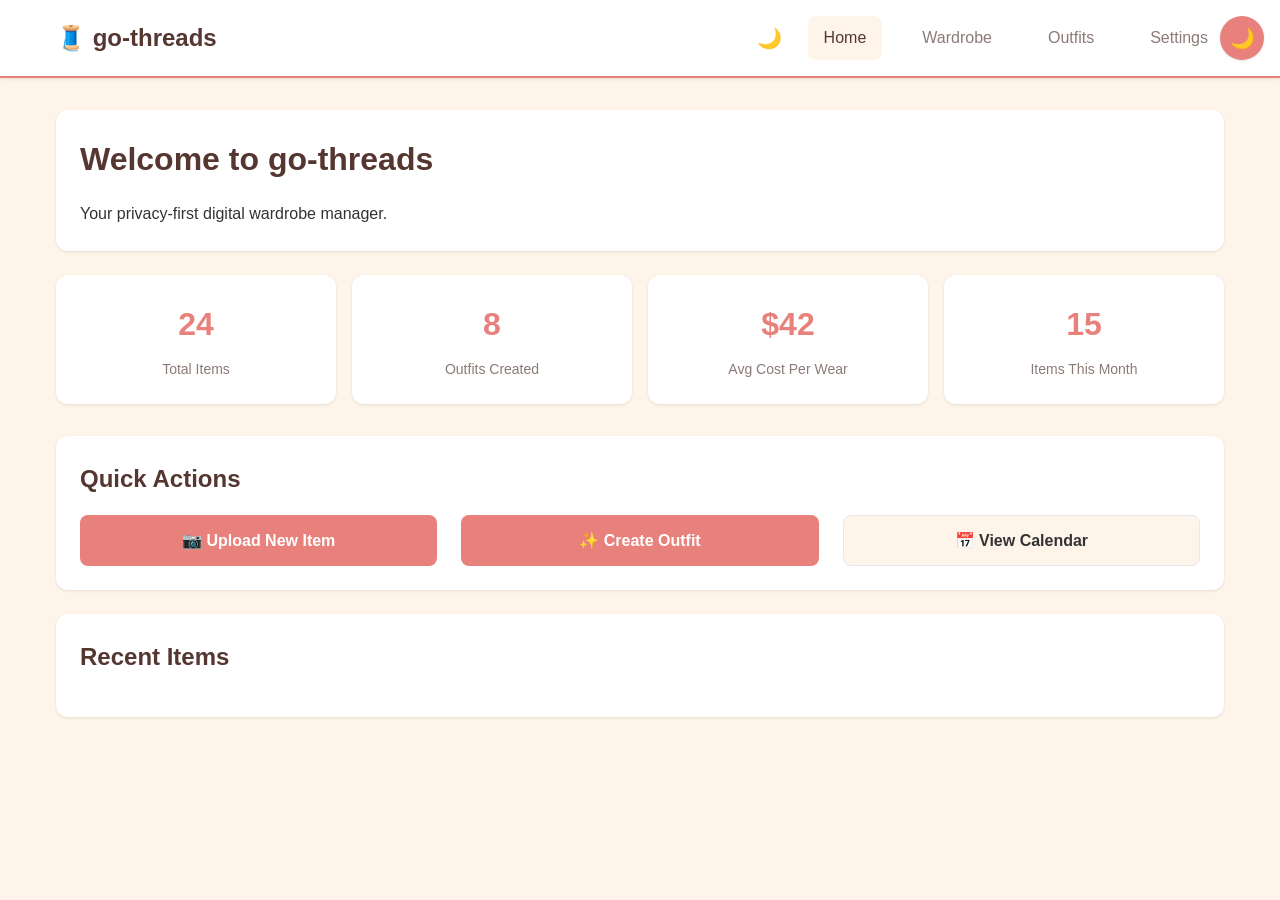
==== commit 2c23d854: "feat(05-04): consolidate floating action buttons and positioning - Added page-specific body classes " ====
--- a/mockups/index.html
+++ b/mockups/index.html
@@ -9,7 +9,7 @@
   <link rel="stylesheet" href="css/style.css">
   <link rel="manifest" href="manifest.json">
 </head>
-<body>
+<body class="page-home">
   <header>
     <div class="container header-content">
       <a href="index.html" class="logo">🧵 go-threads</a>
--- a/mockups/css/style.css
+++ b/mockups/css/style.css
@@ -56,6 +56,13 @@
   box-shadow: var(--shadow);
 }
 
+/* Hide header on mobile to maximize screen real estate */
+@media (max-width: 767px) {
+  header {
+    display: none;
+  }
+}
+
 .header-content {
   display: flex;
   justify-content: space-between;
@@ -150,10 +157,10 @@
   bottom: 0;
   left: 0;
   right: 0;
-  background: var(--card-bg);
+  background: var(--warm-bg);
   display: flex;
   justify-content: space-around;
-  padding: 0.5rem 0;
+  padding: 0.75rem 0.5rem;
   border-top: 1px solid var(--border);
   z-index: 1000;
   box-shadow: 0 -2px 8px rgba(0, 0, 0, 0.1);
@@ -165,18 +172,24 @@
   align-items: center;
   min-width: 44px;
   min-height: 44px;
-  padding: 0.5rem;
+  padding: 0.75rem;
   text-decoration: none;
   color: var(--text-neutral);
   font-size: 0.75rem;
   font-weight: 500;
-  transition: color 0.2s;
-  border-radius: 0.5rem;
+  transition: all 0.2s;
+  border-radius: 0.75rem;
+  background: var(--card-bg);
+  margin: 0.25rem;
+  box-shadow: 0 1px 3px rgba(0, 0, 0, 0.1);
 }
 
 .mobile-nav-item:hover,
 .mobile-nav-item.active {
   color: var(--primary);
+  background: var(--warm-bg);
+  transform: translateY(-1px);
+  box-shadow: 0 2px 6px rgba(0, 0, 0, 0.15);
 }
 
 .mobile-nav-item .nav-icon {
@@ -245,8 +258,8 @@
 }
 
 .btn-primary {
-  background: var(--primary-light);
-  color: var(--text-primary);
+  background: var(--primary);
+  color: white;
 }
 
 .btn-primary:hover {
@@ -262,6 +275,16 @@
 
 .btn-secondary:hover {
   background: #ffebd6;
+}
+
+.btn-danger {
+  background: #E74C3C;
+  color: white;
+}
+
+.btn-danger:hover {
+  background: #C0392B;
+  transform: translateY(-1px);
 }
 
 /* Upload area */
@@ -1043,7 +1066,7 @@
   cursor: pointer;
   box-shadow: 0 4px 16px rgba(0, 0, 0, 0.2);
   z-index: 999;
-  transition: transform 0.2s, box-shadow 0.2s;
+  transition: all 0.2s;
   display: flex;
   align-items: center;
   justify-content: center;
@@ -1080,10 +1103,75 @@
   transform: scale(1.1);
 }
 
+/* Base floating button class for consistent styling */
+.btn-floating {
+  position: fixed;
+  width: 56px;
+  height: 56px;
+  border-radius: 50%;
+  border: none;
+  cursor: pointer;
+  display: flex;
+  align-items: center;
+  justify-content: center;
+  z-index: 999;
+  transition: all 0.2s;
+  background: var(--primary);
+  color: white;
+  font-size: 1.5rem;
+  box-shadow: 0 4px 16px rgba(0, 0, 0, 0.2);
+}
+
+.btn-floating:hover {
+  background: var(--primary-hover);
+  transform: scale(1.1);
+  box-shadow: 0 6px 20px rgba(0, 0, 0, 0.3);
+}
+
 @media (min-width: 768px) {
   .floating-upload-btn {
     bottom: 2rem;
     right: 2rem;
+  }
+}
+
+/* Page-specific floating button management to prevent competing focal points */
+
+/* Home page: Show theme toggle only (upload actions available in quick actions card) */
+.page-home .floating-upload-btn,
+.page-home .floating-voice-btn {
+  display: none;
+}
+
+/* Wardrobe page: Show floating upload button only (primary action for this page) */
+.page-wardrobe .theme-toggle,
+.page-wardrobe .floating-voice-btn {
+  display: none;
+}
+
+/* Outfits page: Show voice button only (most relevant for outfit interactions) */
+.page-outfits .floating-upload-btn,
+.page-outfits .theme-toggle {
+  display: none;
+}
+
+/* Settings page: Show theme toggle only (most relevant on settings page) */
+.page-settings .floating-upload-btn,
+.page-settings .floating-voice-btn {
+  display: none;
+}
+
+/* Ensure header theme toggle is always visible when floating version is hidden */
+.page-wardrobe #theme-toggle,
+.page-outfits #theme-toggle {
+  display: flex;
+}
+
+/* Hide floating theme toggle on mobile to avoid competing with header version */
+@media (max-width: 767px) {
+  .page-wardrobe .theme-toggle,
+  .page-outfits .theme-toggle {
+    display: none;
   }
 }
 
